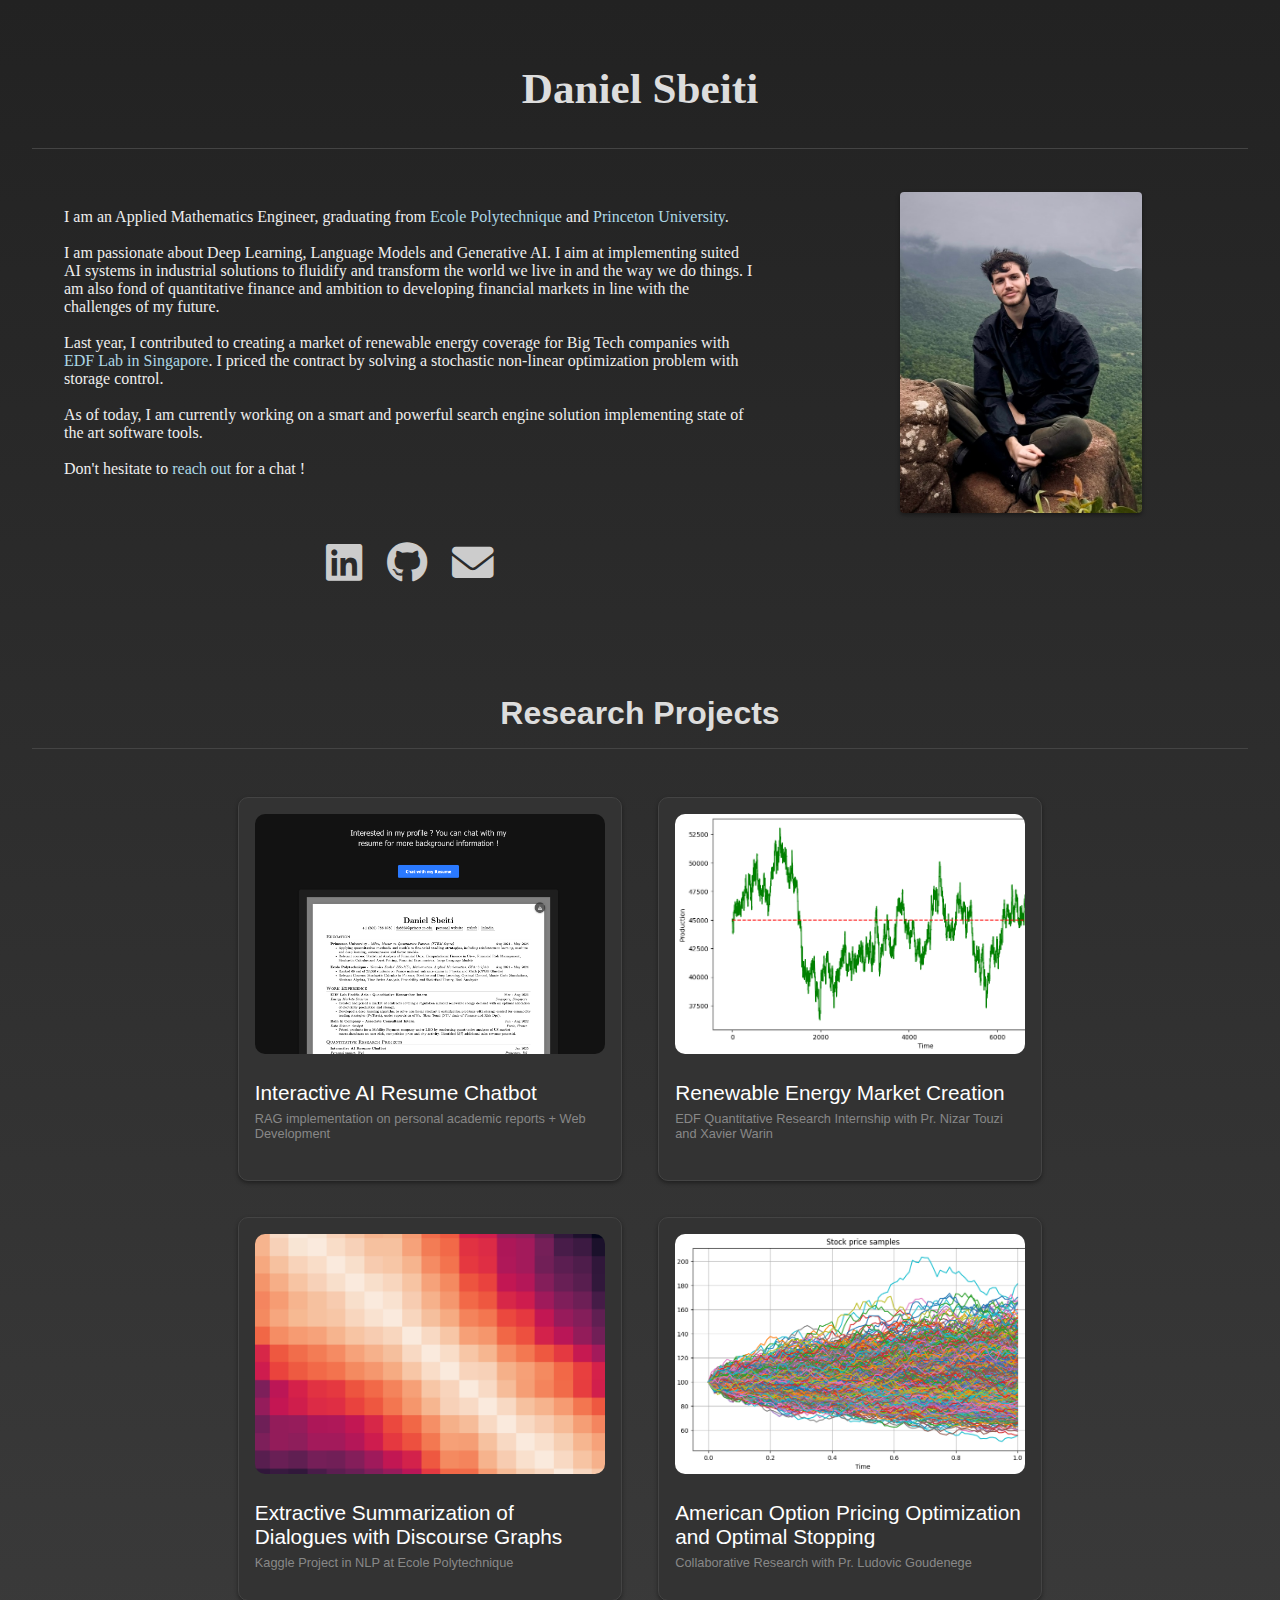
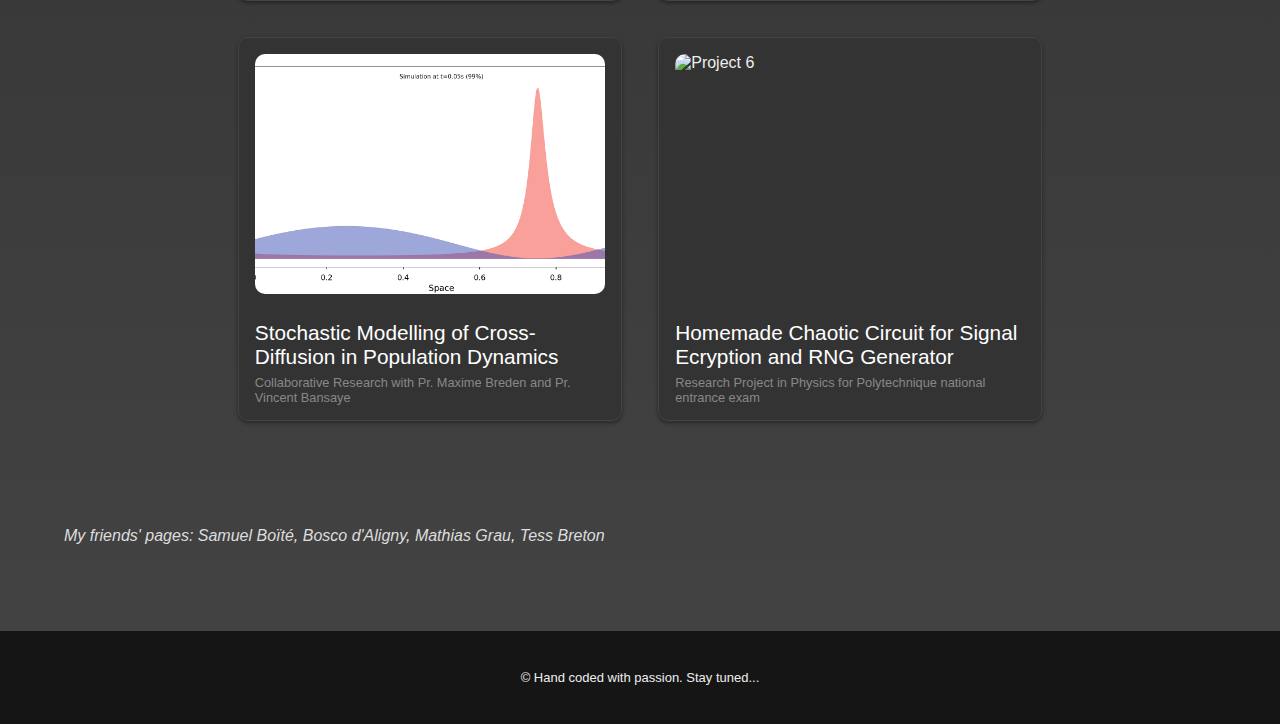
==== index.html @ 2eb95986 "pic" ====
<!DOCTYPE html>
<html lang="en">
<head>
  <meta charset="UTF-8">
  <title>Daniel Sbeiti Portfolio</title>
  <link rel="stylesheet" href="styles/main.css">
  <link
    rel="stylesheet"
    href="https://cdnjs.cloudflare.com/ajax/libs/font-awesome/6.0.0-beta3/css/all.min.css"
  />
</head>
<body>


  <main>
    <section id="about">
      <h1>Daniel Sbeiti
      </h1>
      <div class="about-container">
        <div class="about-text">
          <p>
            I am an Applied Mathematics Engineer, graduating from <a href="https://programmes.polytechnique.edu/cycle-ingenieur-polytechnicien/cycle-ingenieur-polytechnicien" class="school-link">Ecole Polytechnique</a> and 
            <a href="https://bcf.princeton.edu/academic-programs/master-in-finance/" class="school-link">Princeton University</a>. 
            <br>
            <br>
            I am passionate about Deep Learning, Language Models and Generative AI. I aim at implementing suited AI systems in industrial solutions to 
            fluidify and transform the world we live in and the way we do things.
            I am also fond of quantitative finance and ambition to developing financial markets in line with the challenges of my future.
            <br>
            <br>
            Last year, I contributed to creating a market of renewable energy coverage for Big Tech companies with <a href="https://www.edf.fr/en/the-edf-group/inventing-the-future-of-energy/r-d-global-expertise/our-activities/edf-lab-asia-pacific/presentation" class="school-link">EDF Lab in Singapore</a>. 
            I priced the contract by solving a stochastic non-linear optimization problem with storage control. 
            <br>
            <br>
            As of today, I am currently working on a smart and powerful search engine solution implementing state of the art software tools.
            <br>
            <br>
            Don't hesitate to <a href="mailto:ds8885@princeton.edu" class="school-link">reach out</a> for a chat !
          </p>
          <br>
          <p class="icon-container">
          <a href="https://www.linkedin.com/in/daniel-sbeiti" class="social-icon" target="_blank">
            <i class="fab fa-linkedin"></i>
          </a>
          <a href="https://github.com/danielsbeiti" class="social-icon" target="_blank">
            <i class="fab fa-github"></i>
          </a>
          <a href="mailto:ds8885@princeton.edu" class="social-icon" target="_blank">
            <i class="fas fa-envelope"></i>
          </a>
        </p>
        </div>

        <div class="about-image">
          <img src="media/pp4.png" alt="Daniel Sbeiti" class="profile-image">
        </div>
      </div>
    </div>

    </section>

    <br>

    <section id="projects">
      <h2>Research Projects</h2>
      <!-- Project cards -->
      <!-- Change PDF -->
      <article class="card">
        <img src="media/chatcv.png" alt="Project 1" />
        <a href="http://danielsbeiticv.com" class="card-title" target="_blank">Interactive AI Resume Chatbot</a>
        <p class="card-subtitle">RAG implementation on personal academic reports + Web Development</p>
      </article>
      <article class="card">
        <img src="media/edf.png" alt="Project 2" style="object-fit: cover; object-position: left;" />
        <a href="media/rapports/Rapport de Stage Daniel Sbeiti.pdf" class="card-title" target="_blank">Renewable Energy Market Creation</a>
        <p class="card-subtitle">EDF Quantitative Research Internship with Pr. Nizar Touzi and Xavier Warin</p>
      </article>
            <!-- Change PDF -->
      <article class="card">
        <img src="media/nlp.png" alt="Project 3" />
        <a class="card-title" target="_blank">Extractive Summarization of Dialogues with Discourse Graphs</a>
        <p class="card-subtitle">Kaggle Project in NLP at Ecole Polytechnique</p>
      </article>
      <article class="card">
        <img src="media/ea1.png" alt="Project 4" />
        <a href="media/rapports/EA_Recherche.pdf" class="card-title" target="_blank">American Option Pricing Optimization and Optimal Stopping</a>
        <p class="card-subtitle">Collaborative Research with Pr. Ludovic Goudenege</p>
      </article>
      <article class="card">
        <img src="media/skt2.png" alt="Project 5" style="object-fit: cover; object-position:top;"/>
        <a href="media/rapports/rapport_psc.pdf" class="card-title" target="_blank">Stochastic Modelling of Cross-Diffusion in Population Dynamics</a>
        <p class="card-subtitle">Collaborative Research with Pr. Maxime Breden and Pr. Vincent Bansaye</p>
      </article>
      <article class="card">
        <img src="media/rapports/TIPE DANOU.pdf" alt="Project 6" style="object-fit: cover; object-position:right;"/>
        <a href="pdfs/tipe2.pdf" class="card-title" target="_blank">Homemade Chaotic Circuit for Signal Ecryption and RNG Generator </a>
        <p class="card-subtitle">Research Project in Physics for Polytechnique national entrance exam</p>
      </article>
    </section>

    <br>
    <br>

    <br>

    <div class="friends-container">
      <span class="friends">My friends' pages: </span>
      <a href="https://samuelbx.github.io" class="friends-link" target="_blank">Samuel Boïté</a>, 
      <a href="https://boscodaligny.fr" class="friends-link" target="_blank">Bosco d'Aligny</a>, 
      <a href="https://mathias-grau.github.io" class="friends-link" target="_blank">Mathias Grau</a>, 
      <a href="https://tessbreton.github.io" class="friends-link" target="_blank">Tess Breton</a>
    </div>

    <br>
    <br>

    <br>

  </main>
  <footer>
    <p class="footer">© Hand coded with passion. Stay tuned...</p>
  </footer>
</body>
</html>
---- styles/main.css ----
body {
  font-family: Arial, sans-serif;
  margin: 0;
  padding: 0;
  background-color: #222;
  color: #eee;
  text-align: center;
  background: linear-gradient(to bottom, #222, #444);
}

header, footer {
  background-color: #161515;
  padding: 0.15em;
}

main {
  padding: 2em;
}

section {
  margin: 2em 0;
}




/* My name and titles styling */
.main-title {
  text-align: center;
  color: white;
  font-size: 3em;
  font-family: "Times New Roman", Times, serif;
}

h1 {
  margin-bottom: 1em;
  color: #ddd;
  font-size: 2.7em;
  padding-bottom: 0.8em;
  border-bottom: 1px solid #444;
  font-family: 'Times New Roman', Times, serif;
}

h2 {
  margin-bottom: 1em;
  color: #ddd;
  font-size: 2em;
  padding-bottom: 0.5em;
  border-bottom: 1px solid #444;
}


footer {
  font-size: small;
  padding: 2em;
}





/* About section layout */
.about-container {
  display: flex;
  align-items: flex-start;
  justify-content: space-between;
  max-width: 1200px;
  margin: 0 auto;
  gap: 4em;
  padding: 0 2em;
}

.about-text {
  flex: 0 0 60%;
  text-align: left;
  justify-content: flex-end;
  font-size: 1em;
  font-family:'Times New Roman', Times, serif;
}

.about-image {
  flex: 0 0 35%;
  display: flex;
  justify-content: center;
}

.profile-image {
  max-width: 60%;
  width: auto;
  border-radius: 4px;
  box-shadow: 0 2px 4px rgba(0, 0, 0, 0.4);
}

.icon-container{
  display: flex;
  justify-content: center;
  margin-top: 1em;
}



/* Project cards styling */
.card {
  background-color: #333;
  border: 1px solid #444;
  padding: 1em;
  margin: 1em;
  border-radius: 10px;
  transition: transform 0.2s;
  text-align: left;
  width: 350px;
  height: 350px;
  box-shadow: 0 2px 4px rgba(0, 0, 0, 0.4);
  display: inline-block;
  overflow: hidden;
}

.card:hover {
  transform: scale(1.1);
}

.card img {
  width: 100%;
  height: 240px;
  object-fit: cover;
  border-radius: 10px;
  margin-bottom: 1.7em;
  display: block;
  margin-left: auto;
  margin-right: auto;
}

.card-title {
  display: block;
  color: #fff;
  text-decoration: none;
  font-size: 1.3em;
  margin: 0.5em 0 0.2em 0;  /* removed left margin */
  transition: color 0.3s ease;
}

.card-title:hover {
  color: #0f0;
}

.card-subtitle {
  color: #888;
  font-size: 0.8em;
  margin: 0.5em 0 0.2em 0;  /* removed left margin */
}




/* Social Icon styling */
.social-icon {
  font-size: 2.6em;
  margin: 0.3em;
  color: #ccc;
  text-decoration: none;
  transition: all 0.3s ease;
  display: inline-block;
  margin-bottom: 0.2em;
}

.social-icon i {
  transition: none;
}

.social-icon:hover i {
  transition: all 0.3s ease;
}

.social-icon:hover,
.social-icon:hover i {
  transform: scale(1.05);
  color: rgb(0, 247, 255);
}

#social-icons {
  margin-top: 0.5em;
}




/* clicable texts*/
.school-link {
  color: #add8e6;
  text-decoration: none;
  transition: color 0.3s ease;
}

.school-link:hover {
  color: #0f0; 
  transition: all 0.4s ease;
}




/* friends pages */
.friends-container {
  text-align: left;
  margin-left: 2em;
  font-size: 0.8;
  font-style: italic;
}

.friends {
  color: #ddd;
}

.friends-link {
  color: #ddd;
  text-decoration: none;
  transition: color 0.3s ease;
}

.friends-link:hover {
  color: #0f0;
  transition: all 0.2s ease;
  transform: scale(1.2);
}
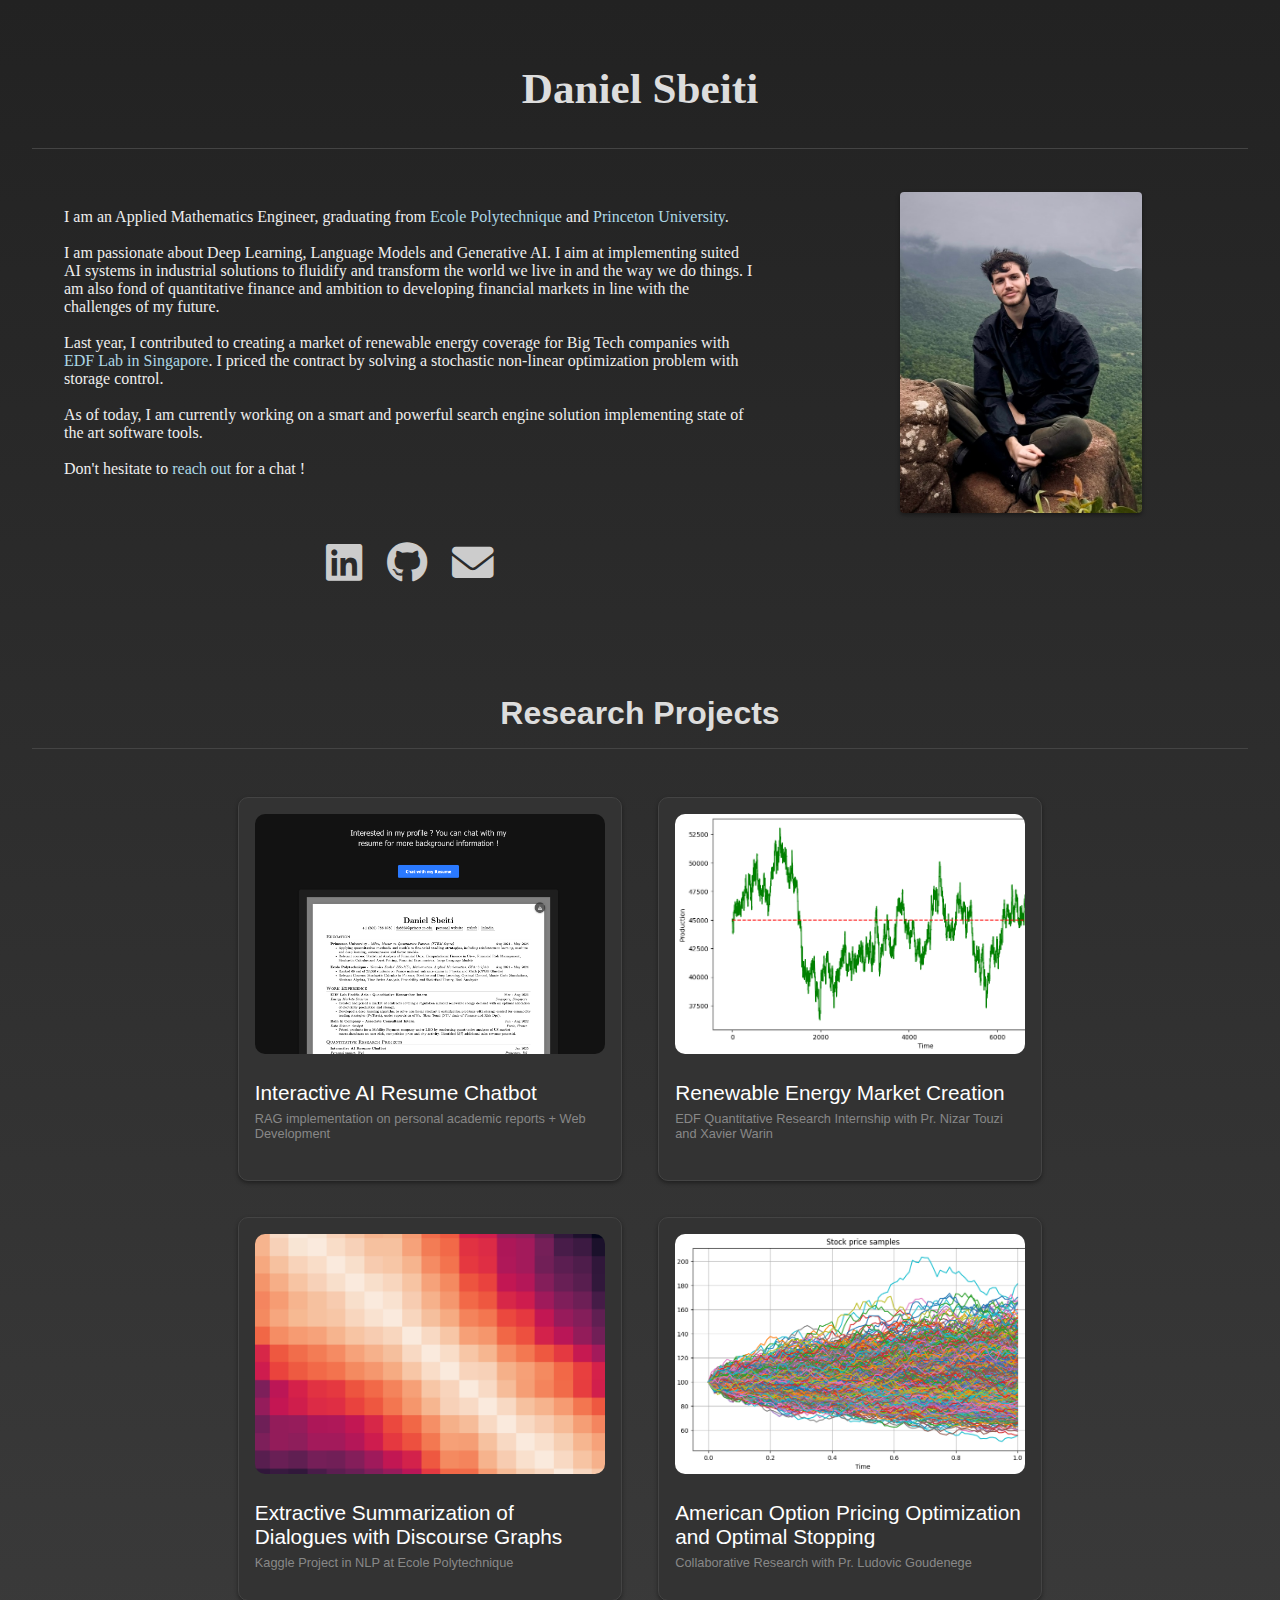
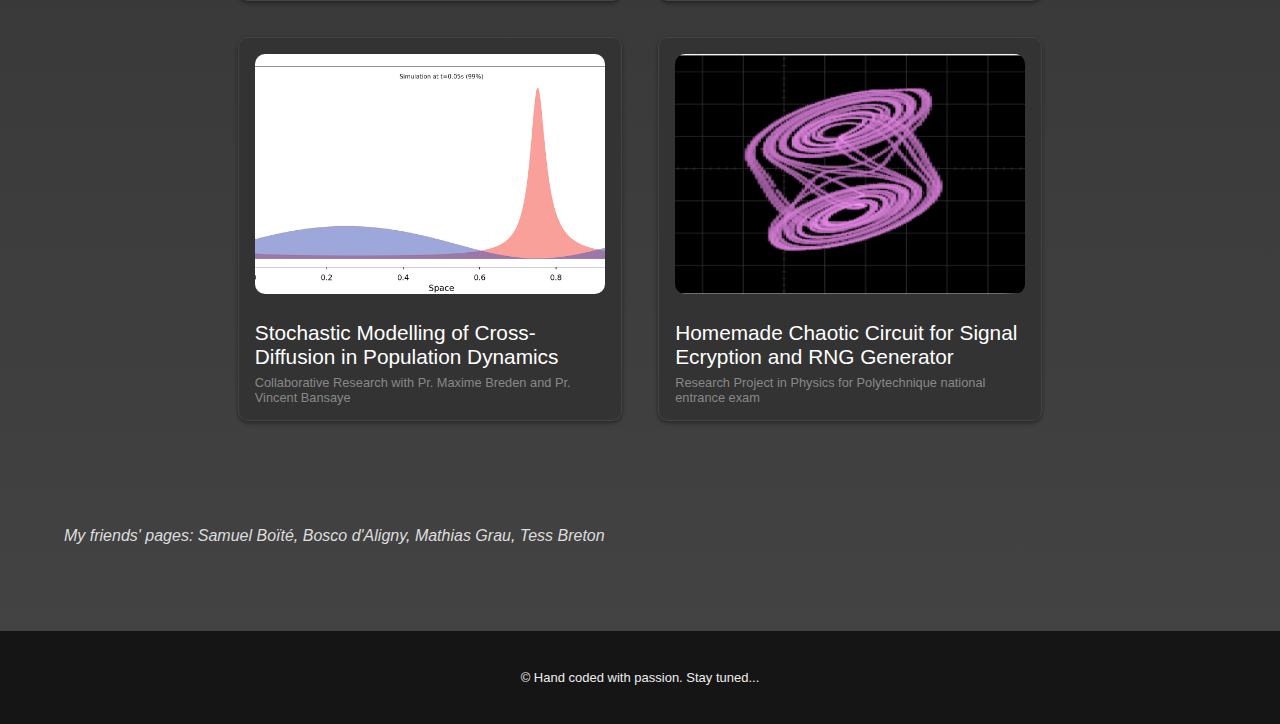
==== commit cb0d18eb: "tipe" ====
--- a/index.html
+++ b/index.html
@@ -92,8 +92,8 @@
         <p class="card-subtitle">Collaborative Research with Pr. Maxime Breden and Pr. Vincent Bansaye</p>
       </article>
       <article class="card">
-        <img src="media/rapports/TIPE DANOU.pdf" alt="Project 6" style="object-fit: cover; object-position:right;"/>
-        <a href="pdfs/tipe2.pdf" class="card-title" target="_blank">Homemade Chaotic Circuit for Signal Ecryption and RNG Generator </a>
+        <img src="media/tipe2.png" alt="Project 6" style="object-fit: cover; object-position:right;"/>
+        <a href="pdfs/project4.pdf" class="card-title" target="_blank">Homemade Chaotic Circuit for Signal Ecryption and RNG Generator </a>
         <p class="card-subtitle">Research Project in Physics for Polytechnique national entrance exam</p>
       </article>
     </section>
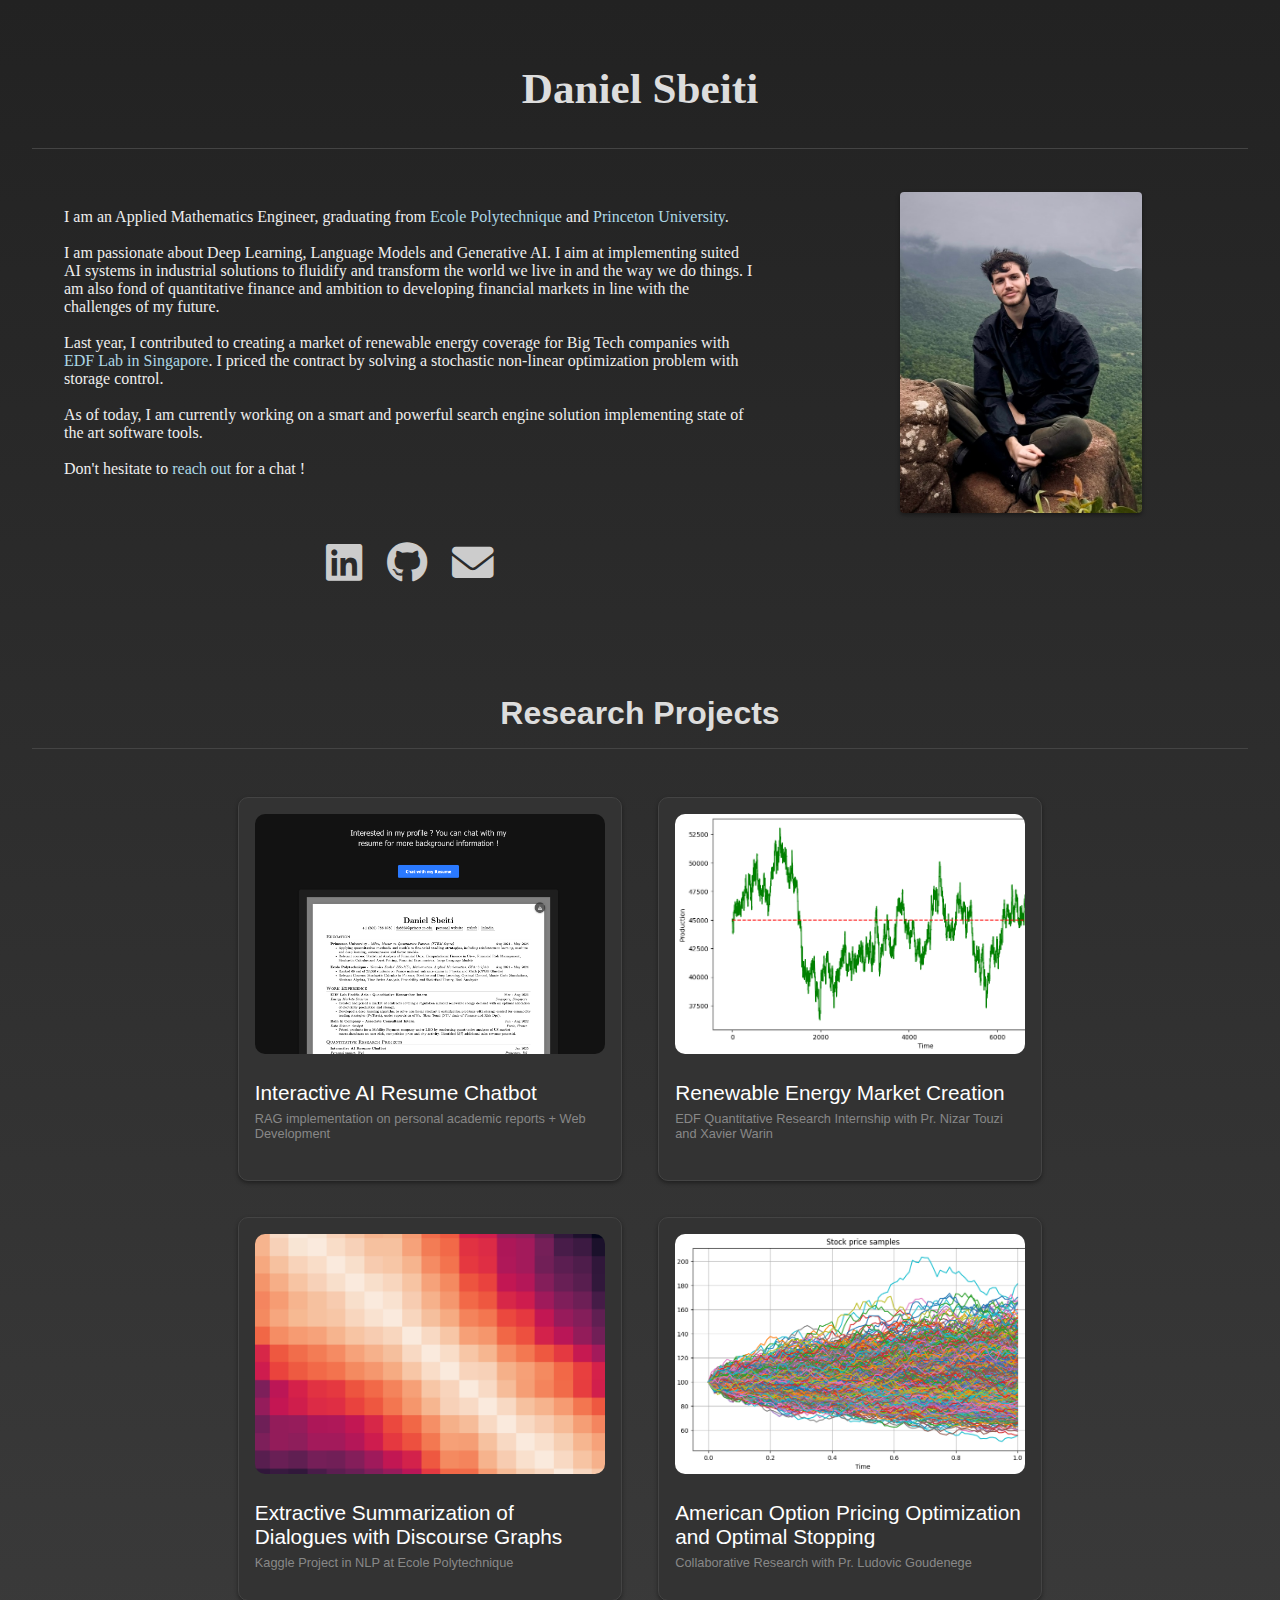
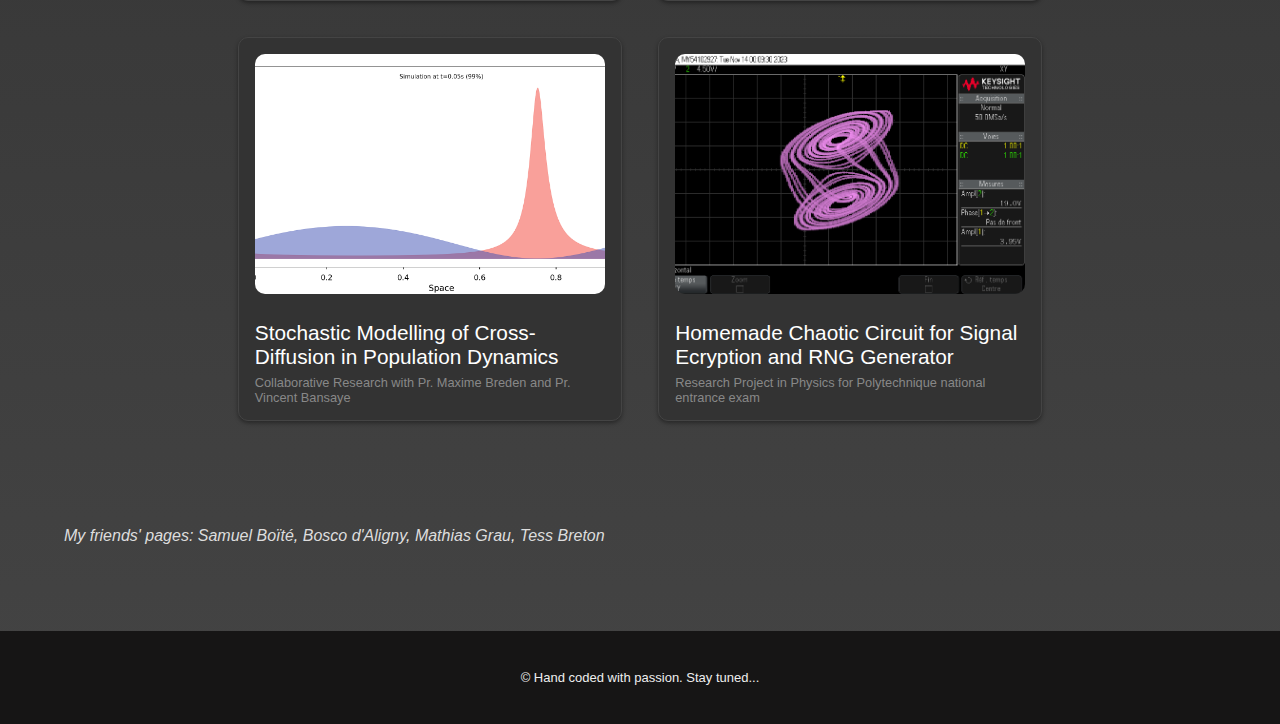
==== commit 99844944: "tipe" ====
--- a/index.html
+++ b/index.html
@@ -92,8 +92,8 @@
         <p class="card-subtitle">Collaborative Research with Pr. Maxime Breden and Pr. Vincent Bansaye</p>
       </article>
       <article class="card">
-        <img src="media/tipe2.png" alt="Project 6" style="object-fit: cover; object-position:right;"/>
-        <a href="pdfs/project4.pdf" class="card-title" target="_blank">Homemade Chaotic Circuit for Signal Ecryption and RNG Generator </a>
+        <img src="media/tipe1.png" alt="Project 6" style="object-fit: cover; object-position:right;"/>
+        <a href="media/rapports/TIPE DANOU.pdf" class="card-title" target="_blank">Homemade Chaotic Circuit for Signal Ecryption and RNG Generator </a>
         <p class="card-subtitle">Research Project in Physics for Polytechnique national entrance exam</p>
       </article>
     </section>
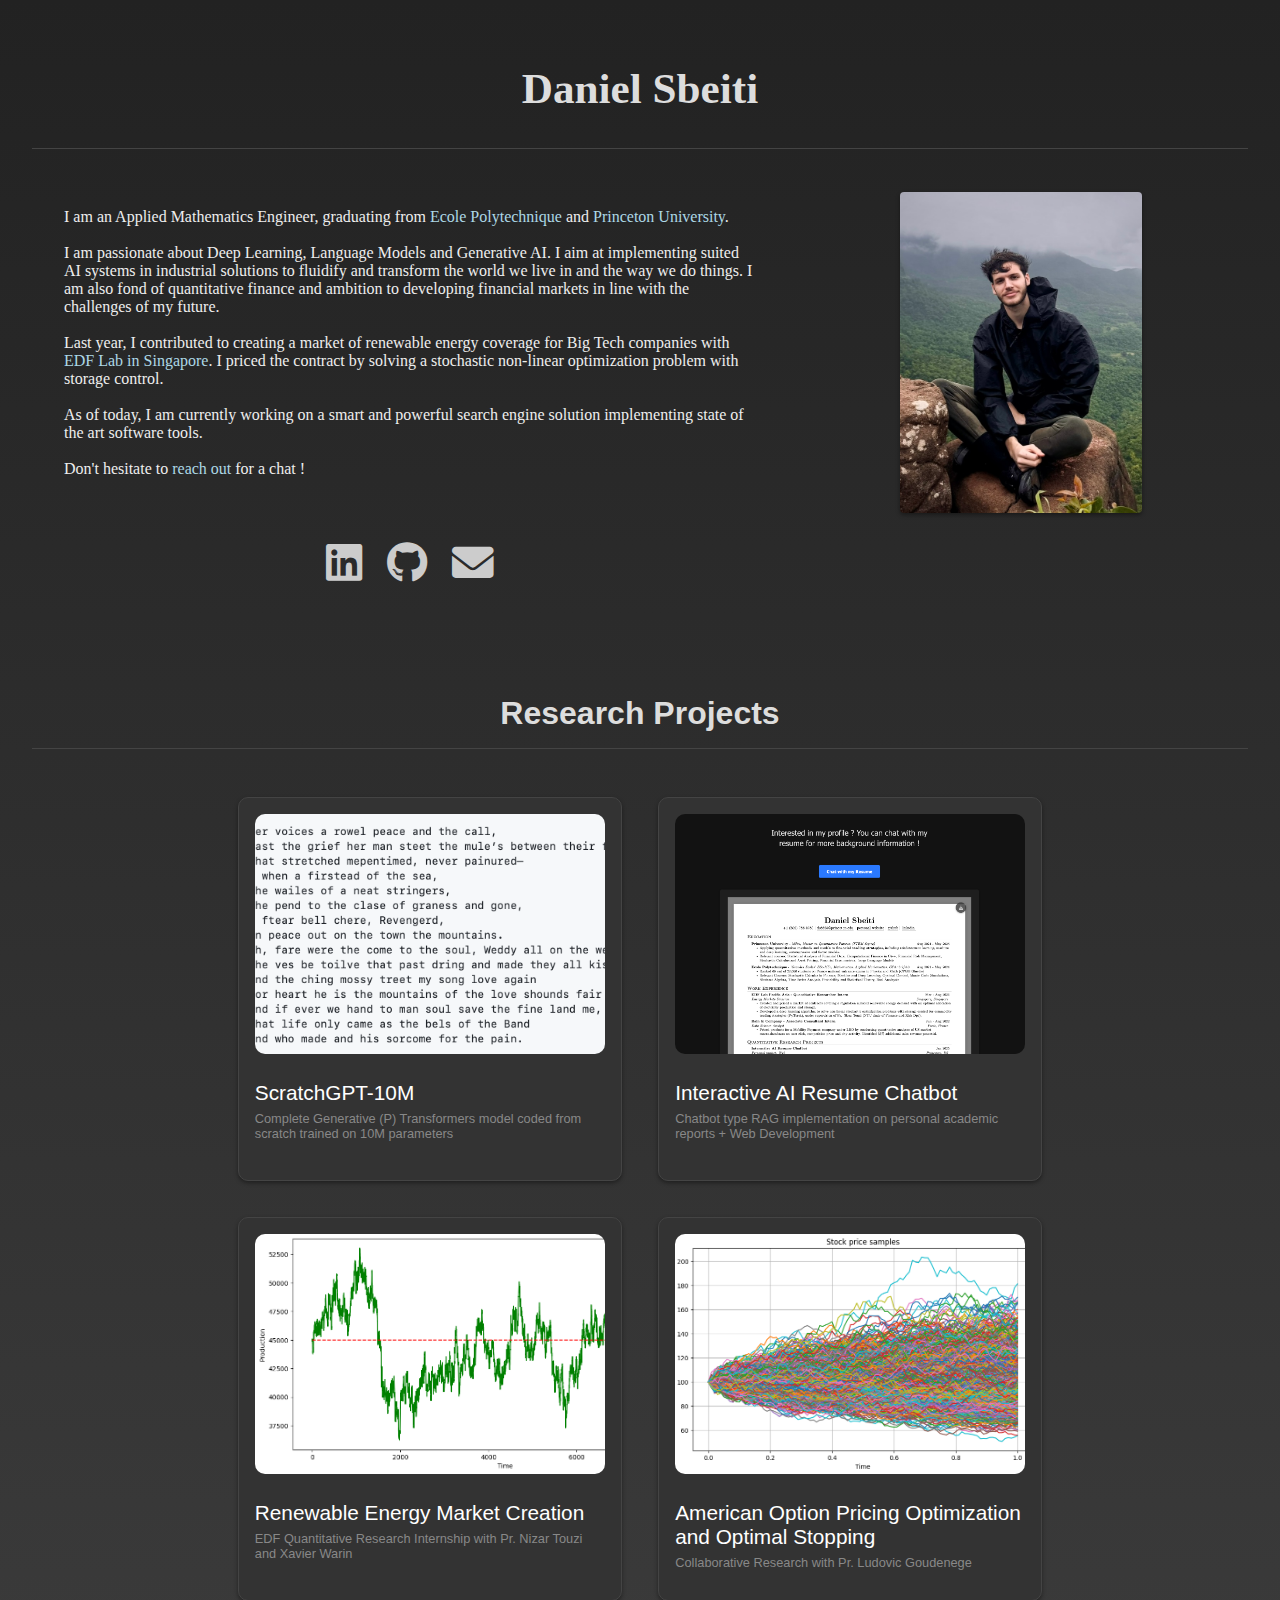
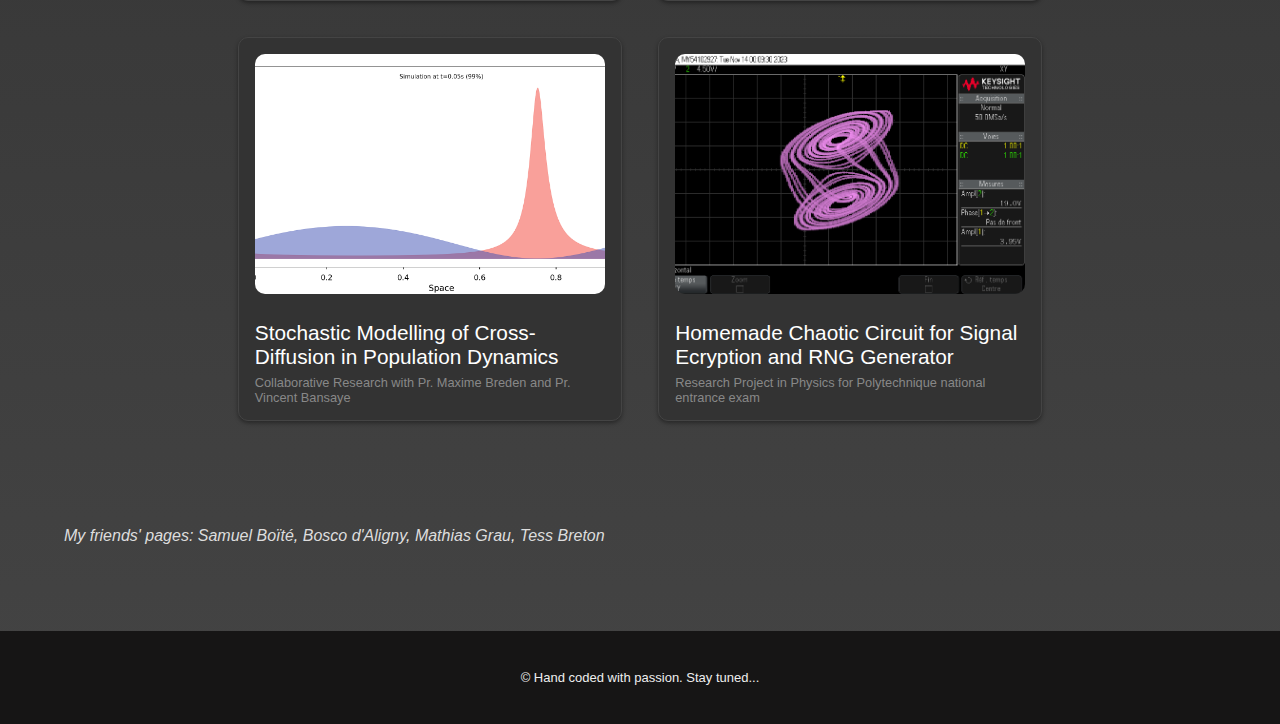
==== commit 6d7237d5: "new project" ====
--- a/index.html
+++ b/index.html
@@ -64,35 +64,33 @@
     <section id="projects">
       <h2>Research Projects</h2>
       <!-- Project cards -->
-      <!-- Change PDF -->
       <article class="card">
-        <img src="media/chatcv.png" alt="Project 1" />
-        <a href="http://danielsbeiticv.com" class="card-title" target="_blank">Interactive AI Resume Chatbot</a>
-        <p class="card-subtitle">RAG implementation on personal academic reports + Web Development</p>
+        <img src="media/scratch.png" alt="ScratchGPT" />
+        <a href="https://github.com/danielsbeiti/ScratchGPT-10M" class="card-title" target="_blank">ScratchGPT-10M</a>
+        <p class="card-subtitle">Complete Generative (P) Transformers model coded from scratch trained on 10M parameters</p>
       </article>
       <article class="card">
-        <img src="media/edf.png" alt="Project 2" style="object-fit: cover; object-position: left;" />
+        <img src="media/chatcv.png" alt="InteractiveResume" />
+        <a href="http://danielsbeiticv.com" class="card-title" target="_blank">Interactive AI Resume Chatbot</a>
+        <p class="card-subtitle">Chatbot type RAG implementation on personal academic reports + Web Development</p>
+      </article>
+      <article class="card">
+        <img src="media/edf.png" alt="EDF Internship" style="object-fit: cover; object-position: left;" />
         <a href="media/rapports/Rapport de Stage Daniel Sbeiti.pdf" class="card-title" target="_blank">Renewable Energy Market Creation</a>
         <p class="card-subtitle">EDF Quantitative Research Internship with Pr. Nizar Touzi and Xavier Warin</p>
       </article>
-            <!-- Change PDF -->
       <article class="card">
-        <img src="media/nlp.png" alt="Project 3" />
-        <a class="card-title" target="_blank">Extractive Summarization of Dialogues with Discourse Graphs</a>
-        <p class="card-subtitle">Kaggle Project in NLP at Ecole Polytechnique</p>
-      </article>
-      <article class="card">
-        <img src="media/ea1.png" alt="Project 4" />
+        <img src="media/ea1.png" alt="EA Option Pricing" />
         <a href="media/rapports/EA_Recherche.pdf" class="card-title" target="_blank">American Option Pricing Optimization and Optimal Stopping</a>
         <p class="card-subtitle">Collaborative Research with Pr. Ludovic Goudenege</p>
       </article>
       <article class="card">
-        <img src="media/skt2.png" alt="Project 5" style="object-fit: cover; object-position:top;"/>
+        <img src="media/skt2.png" alt="PSC Markov" style="object-fit: cover; object-position:top;"/>
         <a href="media/rapports/rapport_psc.pdf" class="card-title" target="_blank">Stochastic Modelling of Cross-Diffusion in Population Dynamics</a>
         <p class="card-subtitle">Collaborative Research with Pr. Maxime Breden and Pr. Vincent Bansaye</p>
       </article>
       <article class="card">
-        <img src="media/tipe1.png" alt="Project 6" style="object-fit: cover; object-position:right;"/>
+        <img src="media/tipe1.png" alt="TIPE Chua" style="object-fit: cover; object-position:right;"/>
         <a href="media/rapports/TIPE DANOU.pdf" class="card-title" target="_blank">Homemade Chaotic Circuit for Signal Ecryption and RNG Generator </a>
         <p class="card-subtitle">Research Project in Physics for Polytechnique national entrance exam</p>
       </article>
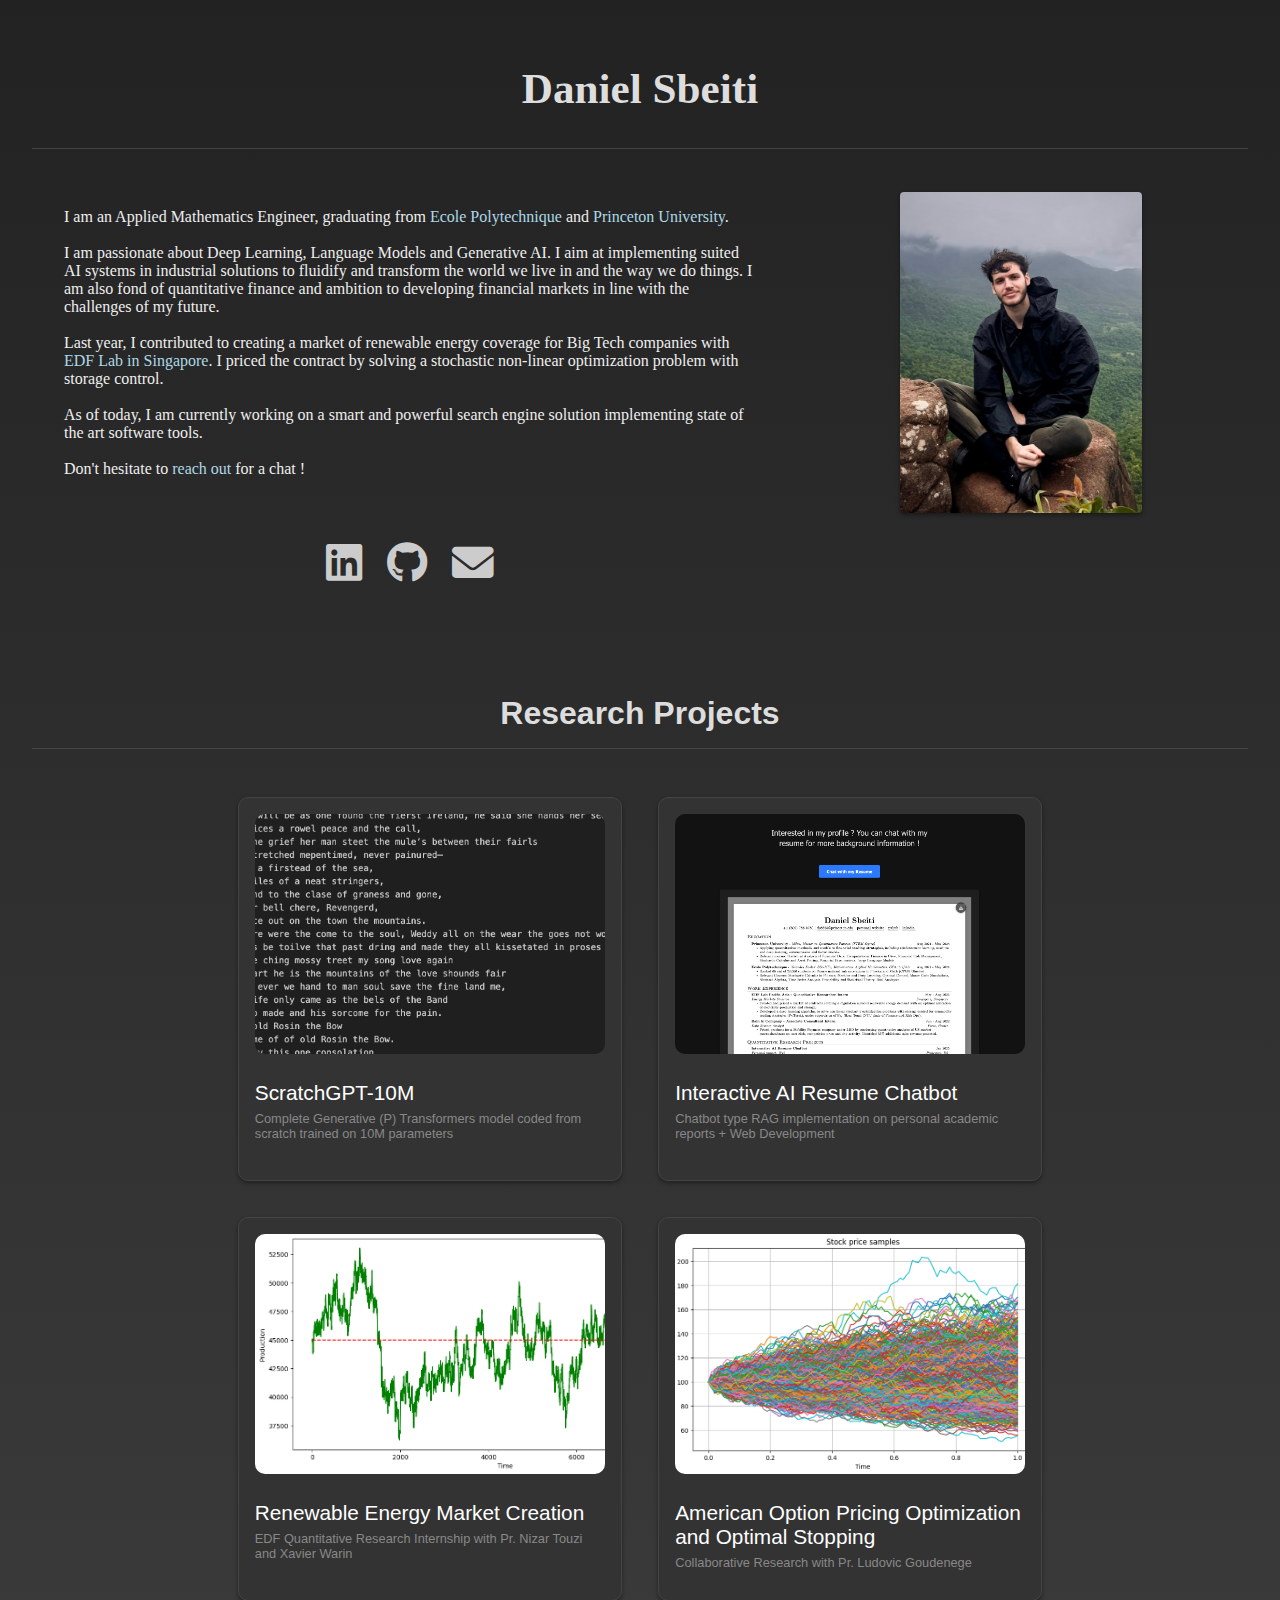
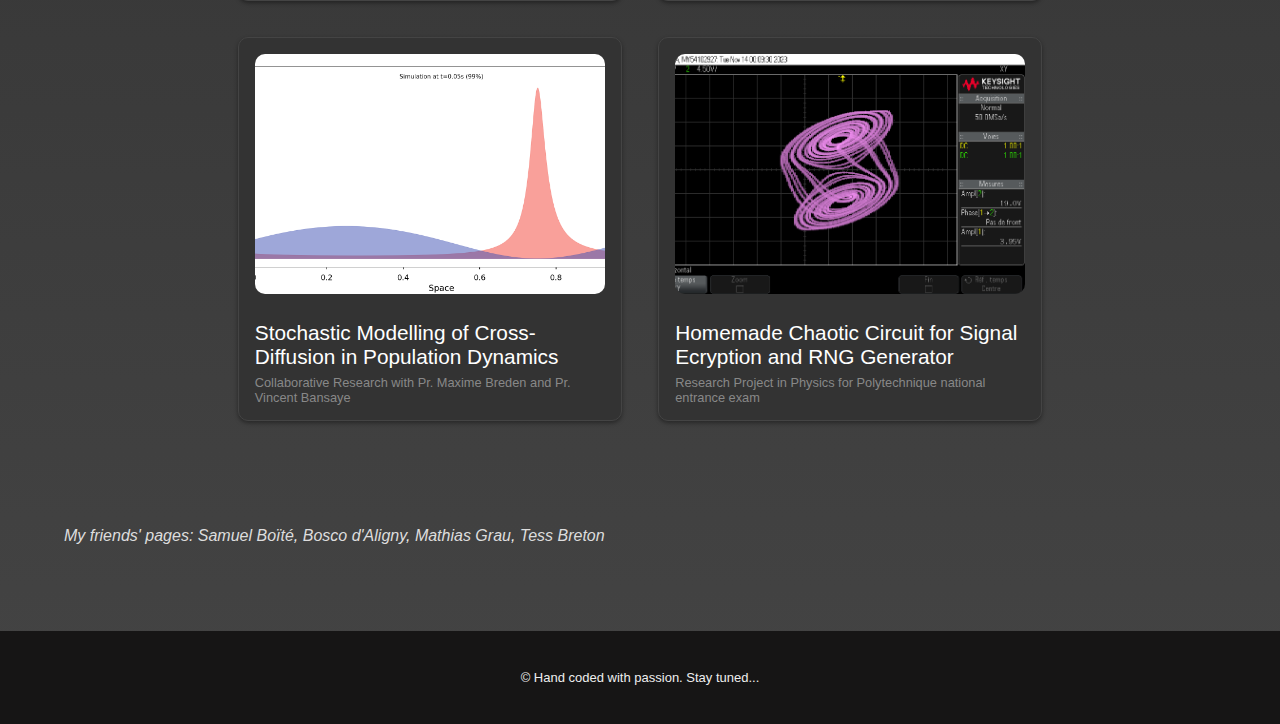
==== commit 29f09a7e: "pic change" ====
--- a/index.html
+++ b/index.html
@@ -65,7 +65,7 @@
       <h2>Research Projects</h2>
       <!-- Project cards -->
       <article class="card">
-        <img src="media/scratch.png" alt="ScratchGPT" />
+        <img src="media/scratch2.png" alt="ScratchGPT" />
         <a href="https://github.com/danielsbeiti/ScratchGPT-10M" class="card-title" target="_blank">ScratchGPT-10M</a>
         <p class="card-subtitle">Complete Generative (P) Transformers model coded from scratch trained on 10M parameters</p>
       </article>
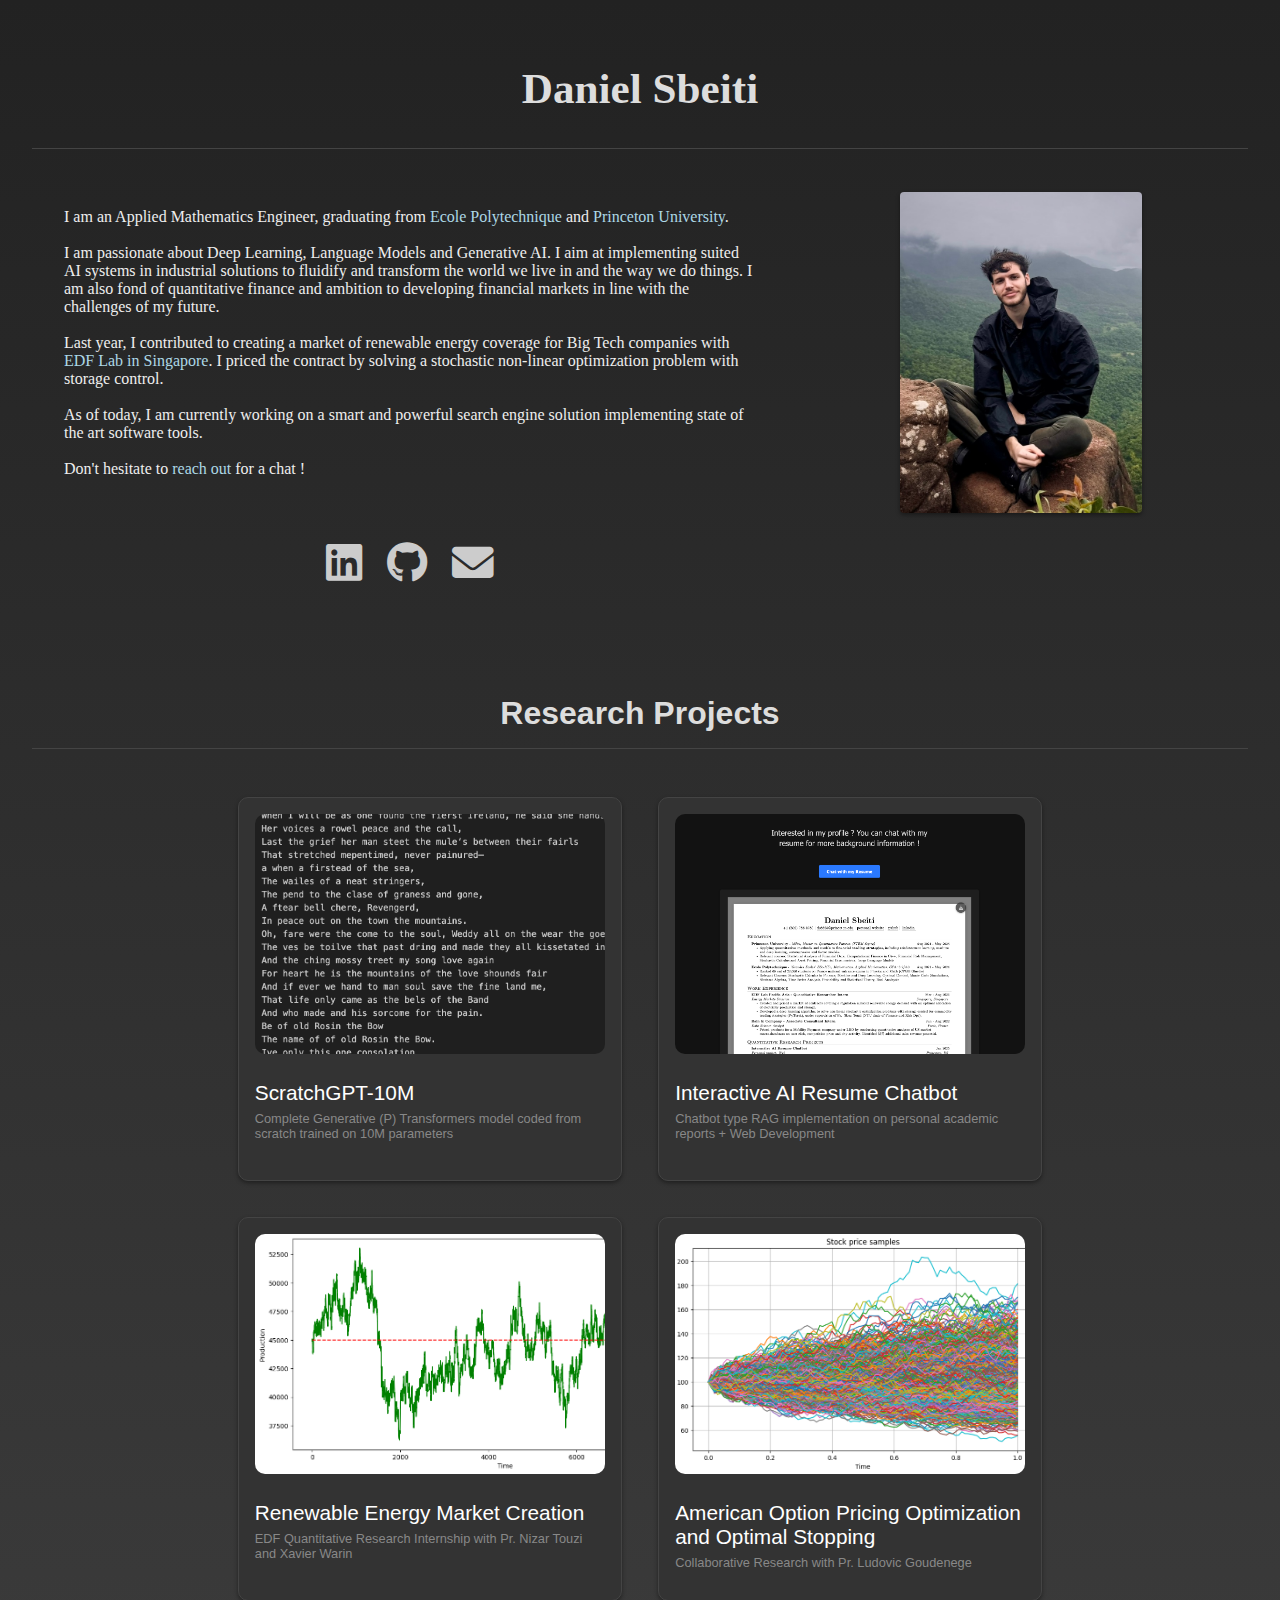
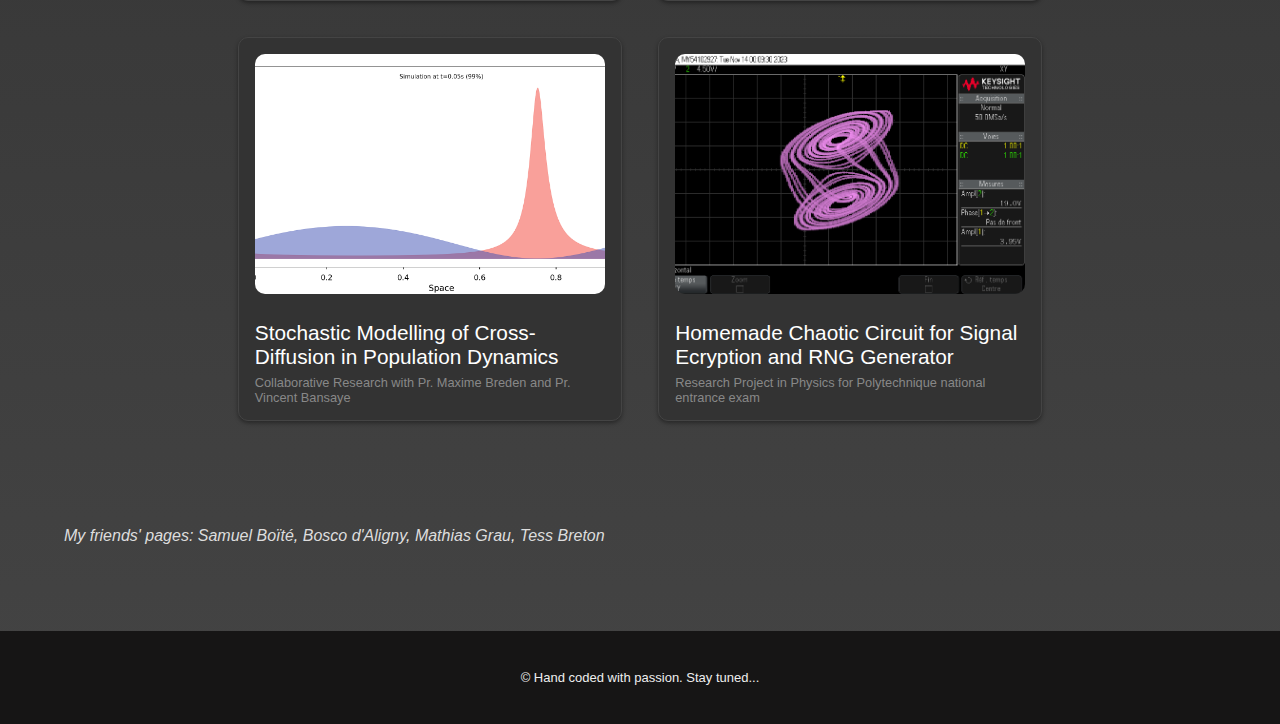
==== commit eca881b8: "new project" ====
--- a/index.html
+++ b/index.html
@@ -42,7 +42,7 @@
           <a href="https://www.linkedin.com/in/daniel-sbeiti" class="social-icon" target="_blank">
             <i class="fab fa-linkedin"></i>
           </a>
-          <a href="https://github.com/danielsbeiti" class="social-icon" target="_blank">
+          <a href="https://github.com/danielsbeiti?tab=repositories" class="social-icon" target="_blank">
             <i class="fab fa-github"></i>
           </a>
           <a href="mailto:ds8885@princeton.edu" class="social-icon" target="_blank">
@@ -65,7 +65,7 @@
       <h2>Research Projects</h2>
       <!-- Project cards -->
       <article class="card">
-        <img src="media/scratch2.png" alt="ScratchGPT" />
+        <img src="media/scratch2.png" alt="ScratchGPT" style="object-fit: cover; object-position: left;"/>
         <a href="https://github.com/danielsbeiti/ScratchGPT-10M" class="card-title" target="_blank">ScratchGPT-10M</a>
         <p class="card-subtitle">Complete Generative (P) Transformers model coded from scratch trained on 10M parameters</p>
       </article>
